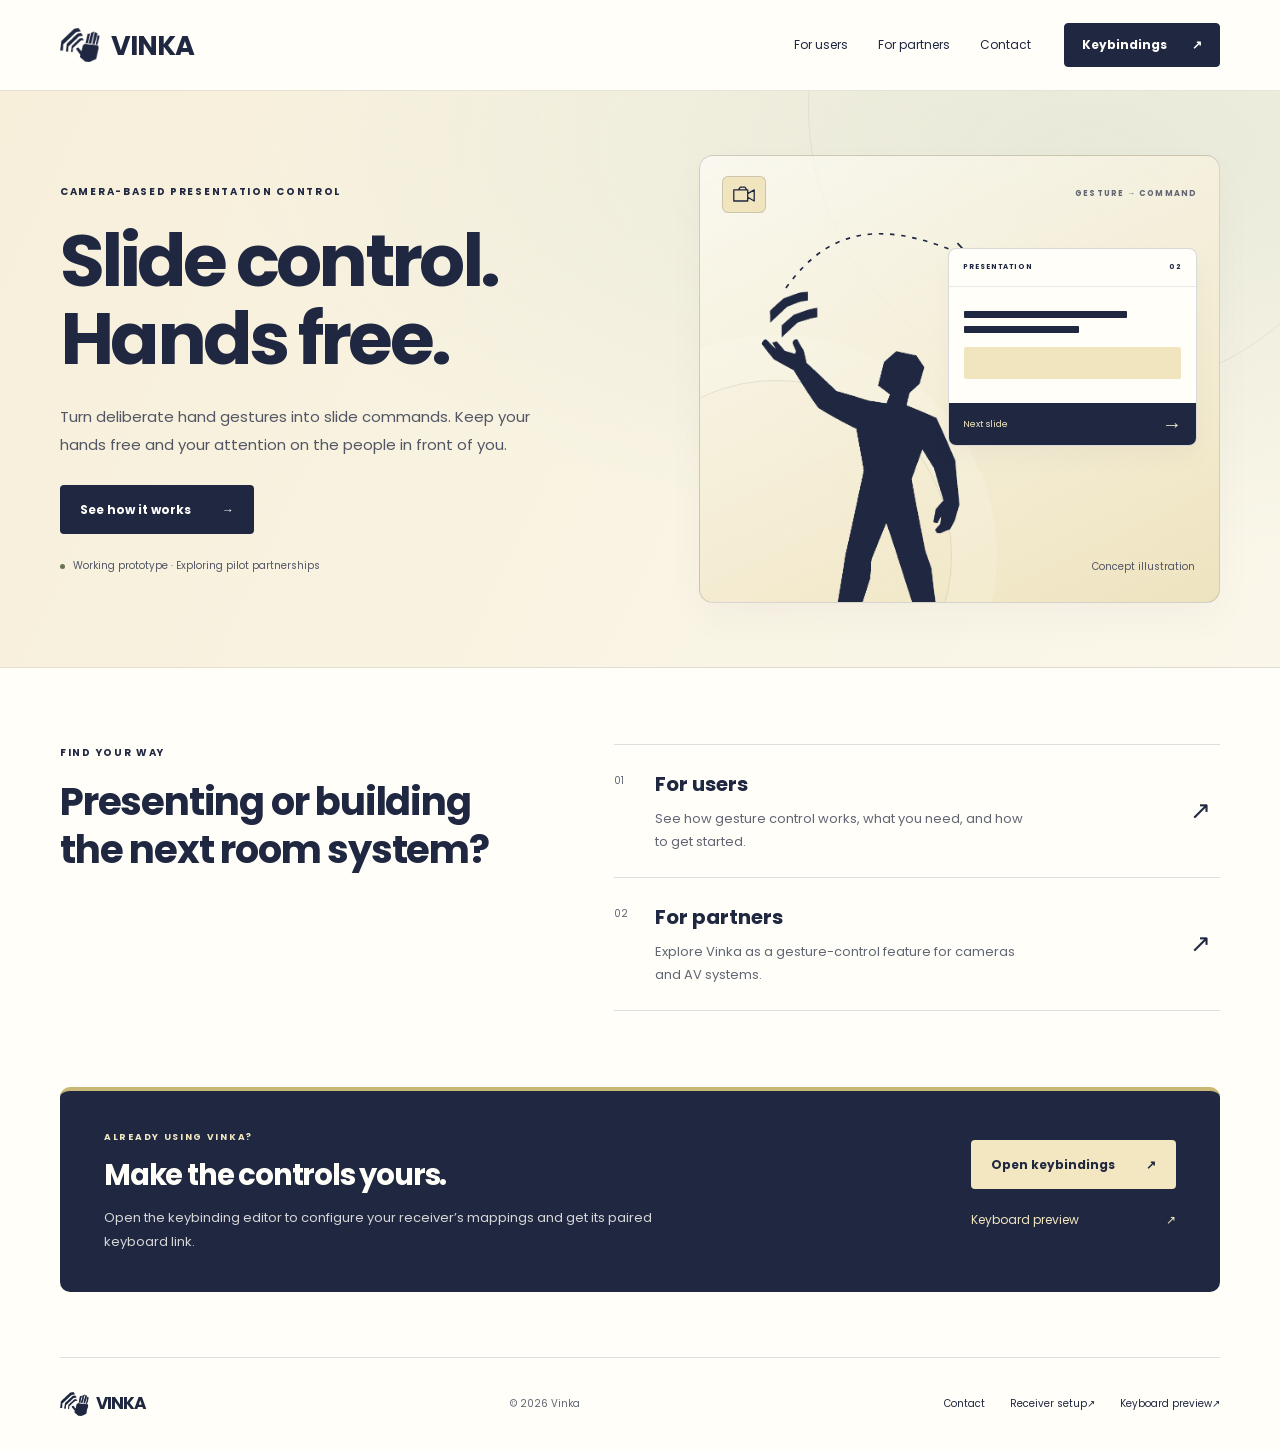
==== index.html @ b8def7ca "Publish Vinka website" ====
<!doctype html>
<html lang="en">
<head>
  <meta charset="utf-8">
  <meta name="viewport" content="width=device-width,initial-scale=1">
  <meta name="color-scheme" content="light">
  <meta name="theme-color" content="#fffef9">
  <meta name="referrer" content="no-referrer">
  <meta http-equiv="Content-Security-Policy" content="default-src 'self'; script-src 'none'; style-src 'self'; img-src 'self' data:; font-src 'self'; connect-src 'none'; object-src 'none'; base-uri 'none'; form-action 'none'">
  <meta name="description" content="Camera-based gesture control for presenters. Explore Vinka, AV integration and the keybinding editor.">
  <meta property="og:title" content="Vinka | Hands-free presentation control">
  <meta property="og:description" content="Camera-based gesture control for presenters. Explore Vinka, AV integration and the keybinding editor.">
  <meta property="og:type" content="website">
  <title>Vinka | Hands-free presentation control</title>
  <link rel="icon" type="image/png" href="shared/images/vinka-mark.png">
  <link rel="stylesheet" href="shared/style.css">
  <link rel="stylesheet" href="landing/style.css">
</head>
<body class="product-page">
  <a class="skip-link" href="#main">Skip to content</a>
  <header class="site-header container">
    <a class="brand" href="./" aria-label="Vinka home"><img src="shared/images/vinka-mark.png" alt="" width="40" height="36"><span>VINKA</span></a>
    <nav class="site-nav" aria-label="Main navigation"><a href="landing/users.html">For users</a><a href="landing/partners.html">For partners</a><a href="landing/contact.html">Contact</a></nav>
    <a class="tool-link" href="keybinding/">Keybindings <span aria-hidden="true">↗</span></a>
  </header>
  <main id="main" tabindex="-1">
    <section class="hero-band">
      <div class="hero container">
        <div class="hero-copy"><p class="eyebrow">CAMERA-BASED PRESENTATION CONTROL</p><h1>Slide control.<br>Hands free.</h1><p class="hero-description">Turn deliberate hand gestures into slide commands. Keep your hands free and your attention on the people in front of you.</p><a class="cta" href="landing/users.html">See how it works <span aria-hidden="true">→</span></a><p class="product-stage"><span aria-hidden="true"></span>Working prototype · Exploring pilot partnerships</p></div>
        <figure class="hero-visual" aria-label="Concept illustration of a presenter gesturing to advance a slide">
  <div class="scene-top"><span class="camera-symbol" aria-hidden="true"><svg viewBox="0 0 28 22"><path d="M3 6h15v12H3zM18 10l7-4v12l-7-4M8 6l2-3h5l2 3"/></svg></span><span>GESTURE → COMMAND</span></div>
  <div class="presenter" aria-hidden="true"></div>
  <svg class="gesture-path" viewBox="0 0 190 85" fill="none" aria-hidden="true"><path d="M8 66C50 7 101 7 172 39" stroke="currentColor" stroke-width="1.5" stroke-dasharray="4 6"/><path d="m161 26 13 14-19 4" stroke="currentColor" stroke-width="1.5"/></svg>
  <div class="slide-preview" aria-hidden="true"><div class="slide-topline"><span>PRESENTATION</span><span>02</span></div><div class="slide-content"><span class="slide-line"></span><span class="slide-line short"></span><span class="slide-block"></span></div><div class="slide-bottom"><span>Next slide</span><span>→</span></div></div>
  <figcaption>Concept illustration</figcaption>
</figure>
      </div>
    </section>
    <section class="audiences container" aria-labelledby="audience-title">
      <div class="section-heading"><p class="eyebrow">FIND YOUR WAY</p><h2 id="audience-title">Presenting or building<br>the next room system?</h2></div>
      <div class="audience-links">
        <a class="audience-link" href="landing/users.html"><span class="audience-number" aria-hidden="true">01</span><div><h3>For users</h3><p>See how gesture control works, what you need, and how to get started.</p></div><span class="link-arrow" aria-hidden="true">↗</span></a>
        <a class="audience-link" href="landing/partners.html"><span class="audience-number" aria-hidden="true">02</span><div><h3>For partners</h3><p>Explore Vinka as a gesture-control feature for cameras and AV systems.</p></div><span class="link-arrow" aria-hidden="true">↗</span></a>
      </div>
    </section>
    <section class="tool-section container" aria-labelledby="tool-title"><div class="tool-panel"><div><p class="eyebrow">ALREADY USING VINKA?</p><h2 id="tool-title">Make the controls yours.</h2><p>Open the keybinding editor to configure your receiver’s mappings and get its paired keyboard link.</p></div><div class="tool-actions"><a class="cta cta-light" href="keybinding/">Open keybindings <span aria-hidden="true">↗</span></a><a class="text-link" href="keyboard/?preview=1">Keyboard preview <span aria-hidden="true">↗</span></a></div></div></section>
  </main>
  <footer class="site-footer container"><a class="brand" href="./" aria-label="Vinka home"><img src="shared/images/vinka-mark.png" alt="" width="32" height="29"><span>VINKA</span></a><span>© 2026 Vinka</span><nav aria-label="Footer"><a href="landing/contact.html">Contact</a><a href="setup/">Receiver setup <span aria-hidden="true">↗</span></a><a href="keyboard/?preview=1">Keyboard preview <span aria-hidden="true">↗</span></a></nav></footer>
</body>
</html>
---- shared/style.css ----
@font-face {
  font-family: Poppins;
  src: url("fonts/Poppins-Regular.ttf") format("truetype");
  font-weight: 400;
  font-display: swap;
}
@font-face {
  font-family: Poppins;
  src: url("fonts/Poppins-Bold.ttf") format("truetype");
  font-weight: 700;
  font-display: swap;
}
:root {
  color-scheme: light;
  font-family: Poppins, "Segoe UI", Arial, sans-serif;
  color: #1f2741;
  background: #fffef9;
  --navy: #1f2741;
  --cream: #f2e7c0;
  --paper: #fffef9;
  --muted: #626574;
  --line: #d8d7cd;
}
* { box-sizing: border-box; }
body { margin: 0; font-size: 12px; line-height: 1.7; }
.app { max-width: 720px; margin: auto; padding: 36px 20px 56px; }
.tool-page { position: relative; isolation: isolate; background: var(--paper); }
.tool-page::before { content: ""; position: absolute; z-index: -1; top: 0; left: 0; right: 0; height: 430px; background: radial-gradient(circle at 85% -75px, transparent 209px, #1f274110 210px, transparent 211px), radial-gradient(ellipse at 85% 10%, #e8e9d9, transparent 65%), linear-gradient(115deg, #f7efda, #faf7ea); border-bottom: 1px solid #1f274110; }
.tool-header { background: var(--paper); border-bottom: 1px solid #1f274115; }
.tool-header-inner { display: flex; align-items: center; justify-content: space-between; gap: 28px; width: min(1160px, calc(100% - 96px)); margin-inline: auto; min-height: 89px; padding-block: 20px; }
.tool-header .brand { text-decoration: none; font-size: 27px; gap: 11px; }
.tool-nav { display: flex; align-items: center; gap: 28px; }
.tool-nav a { display: inline-flex; align-items: center; min-height: 44px; font-size: 12px; text-decoration: none; }
.tool-nav a:hover, .tool-nav a[aria-current] { text-decoration: underline; text-underline-offset: 7px; text-decoration-thickness: 2px; }
.tool-badge { padding: 6px 11px; border: 1px solid #1f274125; border-radius: 4px; font-size: 10px; color: var(--muted); }
.tool-intro { margin-bottom: 26px; }
.tool-eyebrow { font-size: 9px; font-weight: 700; letter-spacing: 1.6px; }
.tool-intro h1 { margin: 10px 0 11px; font-size: 36px; line-height: 1.2; font-weight: 700; letter-spacing: -1.3px; text-align: left; }
.tool-intro > p:last-child { color: #525564; font-size: 13px; line-height: 1.9; }
.skip-link { position: fixed; top: 10px; left: 10px; z-index: 10; transform: translateY(-200%); padding: 8px 16px; background: var(--navy); color: var(--cream); }
.skip-link:focus { transform: none; }
.brand { display: inline-flex; align-items: center; gap: 10px; font-size: 25px; font-weight: 700; letter-spacing: -1px; line-height: 1; }
.brand img { display: block; width: 40px; height: 36px; object-fit: contain; }
h1 { margin: 0; font-size: 14px; font-weight: 400; text-align: right; }
h2 { margin: 0; font-size: 12px; font-weight: 700; }
p { margin: 0; }
.panel { padding: 28px; border: 1px solid #1f27412b; border-top: 4px solid #c8b775; border-radius: 10px; background: var(--paper); box-shadow: 0 12px 36px #1f274106; }
label { display: block; margin: 20px 0 8px; font-size: 12px; font-weight: 700; }
input, select, textarea { width: 100%; border: 1px solid #a6a8ae; border-radius: 5px; padding: 12px 13px; background: var(--paper); color: var(--navy); font: inherit; outline: none; }
input, select { min-height: 44px; }
textarea { min-height: 108px; resize: vertical; font-size: 20px; line-height: 1.5; caret-color: var(--navy); }
input:focus, select:focus, textarea:focus { border-color: var(--navy); box-shadow: 0 0 0 3px #1f27411c; }
input:disabled, select:disabled, textarea:disabled { background: #f3f2eb; border-color: var(--line); color: #737581; }
input::placeholder { color: #777a85; }
button, .link-button { display: flex; align-items: center; justify-content: space-between; gap: 10px; width: 100%; min-height: 44px; padding: 11px 14px; border: 1px solid transparent; border-radius: 5px; background: var(--navy); color: var(--paper); font: 700 12px Poppins, "Segoe UI", sans-serif; text-decoration: none; cursor: pointer; touch-action: manipulation; }
button:hover:not(:disabled), .link-button:hover { background: #333f62; }
button:disabled { background: #e6e6df; border-color: var(--line); color: #777a85; cursor: not-allowed; }
button:focus-visible, a:focus-visible { outline: 3px solid #53678e; outline-offset: 3px; }
a { color: var(--navy); text-underline-offset: 3px; }
[hidden] { display: none !important; }
.help, small { display: block; color: var(--muted); font-size: 11px; line-height: 1.8; }
.help { margin-top: 8px; }
.result { margin: 16px 0 8px; min-height: 20px; font-size: 11px; overflow-wrap: anywhere; }
.result.success { color: #29633d; }
.result.error, #error { color: #a02e2b; }
.usb-panel, .connection-panel { padding: 18px; margin-bottom: 24px; border-radius: 7px; background: var(--navy); color: var(--paper); }
.usb-actions { display: flex; flex-wrap: wrap; gap: 10px; }
.usb-actions button { width: auto; min-width: 130px; justify-content: center; background: var(--cream); color: var(--navy); }
.usb-actions button:hover:not(:disabled) { background: #fff4cf; }
.usb-actions .secondary { min-width: 100px; margin: 0; border-color: #9297a7; background: transparent; color: var(--cream); }
.usb-actions .secondary:hover:not(:disabled) { background: #333f62; }
.usb-status { margin-top: 11px; color: #e0e0df; font-size: 11px; }
.usb-status.error { color: #ffc6b9; }
.secondary { margin: 14px 0; border-color: #a6a8ae; background: transparent; color: var(--navy); }
.secondary:hover:not(:disabled), .remove-mapping:hover:not(:disabled) { background: var(--cream); }
.field-meta { display: flex; justify-content: space-between; gap: 12px; margin: 12px 0 18px; color: var(--muted); font-size: 9px; }
.mapping-labels, .mapping-row { display: grid; grid-template-columns: minmax(0, 1fr) minmax(0, 1fr) 44px; gap: 10px; }
.mapping-labels { margin: 22px 0 8px; font-size: 9px; font-weight: 700; color: var(--muted); }
.mapping-row { margin-bottom: 10px; }
.mapping-row input { min-width: 0; }
.remove-mapping { justify-content: center; padding: 0; border-color: var(--line); background: #eff0e9; color: var(--navy); font-size: 18px; }
.phone-pairing { display: flex; align-items: center; gap: 24px; margin-top: 24px; padding: 22px; border: 1px solid #1f274115; border-radius: 7px; background: #eff0e9; }
.phone-pairing > a { flex: none; }
.phone-pairing canvas { display: block; border: 1px solid #1f274115; width: 176px; height: 176px; max-width: 100%; image-rendering: pixelated; }
.phone-pairing p { margin: 6px 0; color: var(--muted); font-size: 10px; }
.phone-link { display: inline-flex; align-items: center; min-height: 44px; font-size: 12px; }
.setup-form { margin-top: 16px; }
.setup-form button { margin-top: 22px; }
.link-button { margin: 16px 0; border-color: #d5c797; background: var(--cream); color: var(--navy); }
.link-button:hover { background: #e9dba9; }
.privacy-note { padding-top: 14px; margin-top: 18px; border-top: 1px solid var(--line); }
#status { display: flex; align-items: center; gap: 9px; color: #e0e0df; font-size: 11px; overflow-wrap: anywhere; }
#status::before { content: ""; flex: none; width: 7px; height: 7px; border: 1px solid #b2b5c0; border-radius: 50%; }
#status.ready { color: #fff4cf; }
#status.ready::before { background: #fff4cf; border-color: #fff4cf; }
.setup-page #status { display: block; color: inherit; }
.setup-page #status::before { display: none; }
.setup-page #status.success { color: #29633d; }
.setup-page #status.error { color: #a02e2b; }
.keyboard-page label { margin-top: 0; }
.keyboard-page textarea { max-height: 280px; }
.control-section { margin-top: 20px; padding-top: 18px; border-top: 1px solid var(--line); }
.section-heading { display: flex; align-items: center; justify-content: space-between; gap: 10px; margin-bottom: 10px; }
.section-note { color: var(--muted); font-size: 9px; }
.modifiers, .keys { display: grid; grid-template-columns: repeat(4, minmax(0, 1fr)); gap: 8px; }
.modifiers button, .keys button { justify-content: center; min-width: 0; padding: 10px 6px; border-color: #c8c8c0; background: #faf7eb; color: var(--navy); font-size: 12px; }
.keys button { min-height: 50px; }
.modifiers button[aria-pressed=true], .keys #stop { background: var(--navy); border-color: var(--navy); color: var(--cream); }
.modifiers button:hover:not(:disabled), .keys button:hover:not(:disabled) { background: #eee5c7; border-color: #a19b83; }
.modifiers button[aria-pressed=true]:hover:not(:disabled), .keys #stop:hover:not(:disabled) { background: #333f62; border-color: #333f62; }
.keys button[data-key^=Arrow] { font-family: "Segoe UI Symbol", system-ui, sans-serif; font-size: 22px; font-weight: 400; }
.keyboard-page button:disabled { background: #f0efe9; border-color: #dddcd4; color: #92938e; }
.keys #stop:disabled { background: #e6e6df; border-color: var(--line); color: #92938e; }
#error { margin-top: 14px; font-size: 10px; overflow-wrap: anywhere; }
#error:empty { display: none; }
.preview-note { margin-bottom: 20px; padding: 12px 16px; border: 1px solid #d5c797; border-radius: 7px; background: var(--cream); font-size: 11px; }
.preview-output { margin-top: 12px; padding: 10px 12px; border-radius: 5px; background: #eff0e9; color: var(--navy); font-size: 12px; white-space: pre-wrap; overflow-wrap: anywhere; }
@media (max-width: 540px) {
  .app { padding: 27px 18px 36px; }
  .tool-header-inner { width: calc(100% - 36px); min-height: 76px; padding-block: 16px; gap: 18px; }
  .tool-header .brand { font-size: 22px; gap: 8px; }
  .tool-header .brand img { width: 33px; height: 30px; }
  .tool-nav { gap: 18px; }
  .tool-nav a { font-size: 11px; }
  .tool-page::before { height: 410px; }
  .tool-intro { margin-bottom: 23px; }
  .tool-intro h1 { font-size: 31px; margin-top: 10px; }
  .tool-intro > p:last-child { font-size: 12px; }
  .brand { gap: 8px; font-size: 22px; }
  .brand img { width: 34px; height: 31px; }
  h1 { font-size: 12px; }
  .panel { padding: 21px 18px; }
  .mapping-row, .mapping-labels { gap: 8px; }
  .field-meta { flex-wrap: wrap; font-size: 9px; }
  .phone-pairing { flex-direction: column; align-items: flex-start; gap: 14px; padding: 18px; }
  .modifiers, .keys { gap: 7px; }
  .modifiers button, .keys button { font-size: 11px; }
}
@media (max-width: 420px) {
  .mapping-page .tool-header-inner, .setup-page .tool-header-inner { flex-wrap: wrap; gap: 12px; padding-bottom: 0; }
  .tool-nav { width: 100%; justify-content: space-between; border-top: 1px solid #1f274115; }
  .mapping-page .tool-header .brand, .setup-page .tool-header .brand { min-height: 39px; }
  .phone-pairing canvas { width: 166px; height: 166px; }
  .usb-actions button { flex: 1; min-width: 120px; }
  .usb-actions .secondary { min-width: 100px; }
  .mapping-labels { font-size: 8px; }
}
@media (max-width: 360px) { .modifiers button, .keys button { font-size: 10px; padding-inline: 3px; white-space: nowrap; } }
@media (max-width: 1000px) and (min-width: 541px) { .tool-header-inner { width: calc(100% - 64px); } }
@media (prefers-reduced-motion: reduce) { * { scroll-behavior: auto; } }
---- landing/style.css ----
.product-page { background: var(--paper); font-size: 15px; line-height: 1.8; }
.product-page .container { width: min(1160px, calc(100% - 96px)); margin-inline: auto; }
.product-page a { text-decoration: none; }
.product-page a:focus-visible { outline: 3px solid #53678e; outline-offset: 6px; border-radius: 3px; }
.product-page .skip-link { position: fixed; top: 10px; left: 10px; z-index: 10; transform: translateY(-200%); padding: 8px 16px; background: var(--navy); color: var(--cream); }
.product-page .skip-link:focus { transform: none; }
.site-header { display: flex; align-items: center; gap: 33px; padding-block: 23px; }
.site-header .brand { font-size: 27px; gap: 11px; }
.site-nav { display: flex; align-items: center; gap: 30px; margin-left: auto; font-size: 12px; }
.site-nav a { display: inline-flex; align-items: center; min-height: 44px; }
.site-nav a:hover, .site-nav a[aria-current] { text-decoration: underline; text-underline-offset: 7px; text-decoration-thickness: 2px; }
.tool-link { display: inline-flex; align-items: center; justify-content: space-between; gap: 25px; padding: 10px 17px; min-height: 44px; border: 1px solid var(--navy); background: var(--navy); color: var(--paper); border-radius: 4px; font-size: 12px; font-weight: 700; }
.tool-link:hover, .cta:hover { background: #333f62; }
.eyebrow { font-size: 10px; line-height: 1.7; font-weight: 700; letter-spacing: 1.7px; }
.hero-band, .cream-band { position: relative; overflow: hidden; background: radial-gradient(ellipse at 85% 10%, #e8e9d9 0%, transparent 55%), linear-gradient(115deg, #f7efda, #faf7ea); border-block: 1px solid #1f274115; }
.hero-band::before, .cream-band::before { content: ""; pointer-events: none; position: absolute; width: 570px; height: 570px; border: 1px solid #1f274112; border-radius: 50%; top: -270px; right: -100px; }
.hero { display: grid; position: relative; grid-template-columns: 1.1fr 1fr; align-items: center; gap: 65px; padding-block: 64px; }
.product-page h1 { margin: 22px 0 25px; font-size: clamp(50px, 5.7vw, 77px); line-height: 1.07; letter-spacing: -3.7px; font-weight: 700; text-align: left; }
.hero-description, .intro-description { max-width: 470px; color: #525564; font-size: 15px; line-height: 1.85; }
.cta { display: inline-flex; align-items: center; justify-content: space-between; gap: 31px; min-height: 49px; padding: 12px 19px; background: var(--navy); color: var(--paper); border: 1px solid transparent; border-radius: 4px; font-size: 12px; font-weight: 700; }
.hero-copy > .cta, .page-intro .cta { margin-top: 27px; }
.text-link { display: inline-flex; align-items: center; gap: 16px; min-height: 44px; font-size: 13px; }
.text-link:hover { text-decoration: underline; text-underline-offset: 5px; }
.product-stage { display: flex; align-items: center; gap: 8px; margin-top: 23px; font-size: 10px; color: #525564; }
.product-stage > span { flex: none; width: 5px; height: 5px; background: #687351; border-radius: 50%; }
.hero-visual { position: relative; min-width: 0; height: 448px; margin: 0; overflow: hidden; background: linear-gradient(155deg, #fffef9a6, #eee3bf); border: 1px solid #1f27412b; border-radius: 14px; box-shadow: 0 15px 40px #1f274108; }
.hero-visual::before { content: ""; position: absolute; width: 350px; height: 350px; border: 1px solid #1f274115; border-radius: 50%; bottom: -130px; left: -100px; box-shadow: 0 0 0 45px #fffef926; }
.scene-top { position: absolute; top: 20px; left: 22px; right: 22px; display: flex; align-items: center; justify-content: space-between; gap: 12px; color: #626574; font-size: 8px; letter-spacing: 1.1px; font-weight: 700; }
.camera-symbol { display: flex; padding: 7px 8px; background: #f0e5bf; border: 1px solid #1f27412b; border-radius: 6px; }
.camera-symbol svg { width: 26px; height: 21px; fill: none; stroke: var(--navy); stroke-width: 1.4; stroke-linecap: round; stroke-linejoin: round; }
.presenter { position: absolute; width: 62%; height: 90%; left: 1%; bottom: -13%; background: var(--navy); mask-image: url("presenter-mask.png"); mask-mode: luminance; mask-size: contain; mask-repeat: no-repeat; mask-position: center bottom; }
.gesture-path { position: absolute; width: 41%; height: auto; top: 13%; left: 15%; color: var(--navy); }
.slide-preview { position: absolute; top: 92px; right: 22px; width: 48%; overflow: hidden; border: 1px solid #1f27412b; background: var(--paper); border-radius: 8px; box-shadow: 0 12px 24px #1f274108; }
.slide-topline { display: flex; justify-content: space-between; padding: 12px 14px; border-bottom: 1px solid #1f274118; font-size: 7px; font-weight: 700; letter-spacing: 1px; }
.slide-content { display: flex; align-items: flex-start; flex-direction: column; gap: 8px; padding: 24px 15px; }
.slide-line { width: 75%; height: 7px; background: var(--navy); border-radius: 1px; }
.slide-line.short { width: 53%; }
.slide-block { width: 100%; height: 32px; margin-top: 6px; border-radius: 2px; background: #f0e5bf; }
.slide-bottom { display: flex; align-items: center; justify-content: space-between; padding: 11px 14px; background: var(--navy); color: var(--cream); font-size: 9px; }
.slide-bottom > span:last-child { font-size: 20px; line-height: 1; }
.hero-visual figcaption { position: absolute; right: 24px; bottom: 26px; font-size: 10px; color: #525564; }
.product-page h2 { font-size: clamp(28px, 3vw, 40px); line-height: 1.25; letter-spacing: -1.2px; }
.product-page h3 { margin: 0; font-size: 16px; line-height: 1.6; }
.audiences { display: grid; grid-template-columns: .9fr 1.2fr; gap: 100px; padding-block: 76px; }
.product-page .section-heading { display: block; margin: 0; }
.section-heading h2, .section-intro h2, .requirements h2, .pilot-grid h2 { margin-top: 17px; }
.audience-link { display: grid; grid-template-columns: 23px 1fr 30px; gap: 18px; padding: 23px 0; border-bottom: 1px solid #1f274125; }
.audience-link:first-child { border-top: 1px solid #1f274125; }
.audience-number { padding-top: 4px; font-size: 10px; color: var(--muted); }
.audience-link h3 { font-size: 20px; }
.audience-link p { margin-top: 7px; max-width: 370px; font-size: 13px; color: var(--muted); }
.link-arrow { font-size: 25px; align-self: center; }
.audience-link:hover h3 { text-decoration: underline; text-underline-offset: 5px; }
.audience-link:hover .link-arrow { color: #6c7354; }
.tool-section { padding-block: 0 65px; }
.tool-panel { display: flex; justify-content: space-between; align-items: center; gap: 60px; padding: 39px 44px; background: var(--navy); color: var(--paper); border-radius: 10px; border-top: 4px solid #c8b775; }
.tool-panel .eyebrow { color: var(--cream); font-size: 9px; }
.tool-panel h2 { margin-top: 12px; font-size: 29px; }
.tool-panel p:not(.eyebrow) { max-width: 590px; margin-top: 13px; color: #d8d7d7; font-size: 13px; }
.tool-actions { display: flex; flex: none; flex-direction: column; gap: 9px; }
.tool-actions .text-link { justify-content: space-between; color: var(--cream); font-size: 12px; }
.cta-light { flex: none; background: var(--cream); color: var(--navy); }
.cta-light:hover { background: #fff4cf; }
.page-intro { padding-block: 64px; }
.intro-grid { position: relative; display: grid; grid-template-columns: 1.4fr 1fr; align-items: center; gap: 90px; }
.page-intro h1 { font-size: clamp(46px, 5vw, 65px); letter-spacing: -2.8px; }
.intro-aside { border-left: 1px solid #1f27412b; padding-left: 65px; }
.large-symbol { font: 100px/1.1 system-ui, sans-serif; color: #7c876c; }
.intro-aside p { margin-top: 18px; font-size: 23px; line-height: 1.5; }
.small-label { display: block; margin-top: 23px; font-size: 11px; color: #525564; }
.how-section, .partner-details { display: grid; grid-template-columns: .9fr 1.2fr; gap: 100px; padding-block: 74px; }
.steps { list-style: none; margin: 0; padding: 0; }
.steps li { display: grid; grid-template-columns: 33px 1fr; column-gap: 17px; padding: 22px 0; border-bottom: 1px solid #1f274125; }
.steps li:first-child { padding-top: 0; }
.steps li:last-child { border-bottom: 0; padding-bottom: 0; }
.step-index { padding-top: 2px; font-size: 10px; color: var(--muted); }
.steps h3 { margin-bottom: 7px; }
.steps p, .detail-list p { color: var(--muted); font-size: 13px; line-height: 1.9; }
.requirements-band { background: #eff0e9; border-block: 1px solid #1f274110; }
.requirements, .pilot-grid { display: grid; grid-template-columns: 1fr 1fr; gap: 35px 100px; padding-block: 58px; }
.requirements > div > p:last-child, .pilot-grid > div > p:last-child, .section-intro > p:last-child:not(.eyebrow) { margin-top: 20px; color: #525564; font-size: 14px; }
.check-list { list-style: none; margin: 0; padding: 0; }
.check-list li { position: relative; padding: 14px 0 14px 25px; border-bottom: 1px solid #1f274120; font-size: 13px; }
.check-list li::before { content: "✓"; position: absolute; left: 0; color: #586443; }
.check-list li:first-child { padding-top: 0; }
.check-list li:last-child { border-bottom: 0; }
.setup-note { grid-column: 1 / -1; max-width: 930px; padding-top: 24px; border-top: 1px solid #1f274125; font-size: 12px; color: #525564; }
.setup-note strong { color: var(--navy); }
.next-section { display: grid; grid-template-columns: 1.3fr 1fr; gap: 20px 60px; align-items: center; padding-block: 65px; }
.next-section h2 { margin-top: 15px; }
.next-section p:not(.eyebrow):not(.next-note) { margin-top: 16px; font-size: 14px; color: var(--muted); max-width: 520px; }
.next-actions { display: flex; align-items: flex-start; flex-direction: column; gap: 12px; justify-self: end; }
.next-note { grid-column: 1 / -1; font-size: 12px; color: var(--muted); margin-top: 7px; }
.next-note a { text-decoration: underline; }
.signal-diagram { max-width: 320px; width: 100%; justify-self: end; }
.signal-diagram > div { display: flex; align-items: center; gap: 19px; background: #fffef9b3; border: 1px solid #1f27412b; border-radius: 6px; padding: 17px 20px; font-size: 14px; }
.signal-diagram > div > span { font-size: 10px; opacity: .7; }
.signal-diagram .signal-active { background: var(--navy); color: var(--cream); border-color: var(--navy); }
.signal-diagram > b { display: block; width: 100%; text-align: center; font: 22px/1.5 system-ui, sans-serif; }
.signal-diagram p { margin-top: 15px; text-align: center; color: var(--muted); font-size: 10px; }
.detail-list > div { padding-block: 22px; border-bottom: 1px solid #1f274125; }
.detail-list > div:first-child { padding-top: 0; }
.detail-list > div:last-child { border-bottom: 0; padding-bottom: 0; }
.detail-list p { margin-top: 8px; }
.pilot-grid h3 { margin-bottom: 21px; }
.requirements-band + .tool-section { padding-top: 65px; }
.contact-intro .intro-description { max-width: 600px; }
.contact-section { display: grid; grid-template-columns: 1.1fr 1fr; gap: 90px; padding-block: 64px 80px; }
.contact-card { padding: 35px 38px; align-self: start; border: 1px solid #1f27412b; border-top: 4px solid #c8b775; border-radius: 8px; background: #faf7eb; }
.contact-arrow { display: block; margin-bottom: 15px; font: 35px/1.3 system-ui, sans-serif; }
.contact-card h2 { font-size: 29px; }
.contact-card > p { margin-top: 16px; font-size: 13px; color: var(--muted); }
.contact-address { display: inline-flex; align-items: center; gap: 20px; max-width: 100%; min-height: 44px; margin-top: 26px; border-bottom: 1px solid #1f274150; font-size: 21px; letter-spacing: -.5px; overflow-wrap: anywhere; }
.contact-address:hover { border-bottom-color: var(--navy); }
.contact-card > .contact-note { font-size: 11px; max-width: 320px; }
.contact-help { padding-top: 10px; }
.contact-help h2 { margin-top: 17px; font-size: 30px; }
.contact-help > p:not(.eyebrow) { margin-top: 19px; font-size: 14px; color: var(--muted); }
.existing-users { margin-top: 32px; border-top: 1px solid #1f274125; padding-top: 24px; }
.existing-users p { margin-top: 8px; color: var(--muted); font-size: 13px; }
.existing-users .text-link { display: flex; justify-content: space-between; max-width: 240px; margin-top: 9px; }
.site-footer { display: flex; align-items: center; justify-content: space-between; gap: 24px; padding-block: 24px; border-top: 1px solid #1f274125; color: var(--muted); font-size: 10px; }
.site-footer .brand { gap: 7px; font-size: 17px; }
.site-footer .brand img { width: 29px; height: 26px; }
.site-footer nav { display: flex; flex-wrap: wrap; gap: 12px 25px; }
.site-footer nav a { display: inline-flex; align-items: center; min-height: 44px; }
.site-footer nav a:hover { text-decoration: underline; }
@media (max-width: 1000px) {
  .product-page .container { width: calc(100% - 64px); }
  .hero { gap: 35px; padding-block: 52px; }
  .product-page h1 { font-size: 56px; letter-spacing: -2.5px; }
  .hero-visual { height: 413px; }
  .hero-description { font-size: 14px; }
  .site-header { gap: 22px; }
  .site-nav { gap: 21px; }
  .tool-link { gap: 15px; }
  .audiences, .how-section, .partner-details, .intro-grid { gap: 45px; }
  .requirements, .pilot-grid, .contact-section { column-gap: 50px; }
  .intro-aside { padding-left: 35px; }
  .contact-card { padding: 29px; }
  .contact-address { font-size: 18px; gap: 12px; }
}
@media (max-width: 760px) {
  .product-page .container { width: calc(100% - 40px); }
  .site-header { flex-wrap: wrap; justify-content: space-between; gap: 16px; padding-block: 17px 0; }
  .site-header .brand { font-size: 24px; }
  .site-nav { order: 3; width: 100%; margin: 0; justify-content: space-between; border-top: 1px solid #1f274115; padding-block: 4px; font-size: 12px; }
  .tool-link { font-size: 11px; padding: 9px 13px; }
  .hero { grid-template-columns: 1fr; gap: 30px; padding-block: 35px; }
  .product-page h1 { font-size: clamp(46px, 9.5vw, 66px); margin: 19px 0 22px; }
  .hero-description, .intro-description { max-width: 490px; font-size: 14px; }
  .hero-visual { height: 393px; max-width: 490px; width: 100%; justify-self: center; }
  .product-stage { margin-top: 19px; }
  .audiences, .how-section, .partner-details { grid-template-columns: 1fr; gap: 29px; padding-block: 45px; }
  .product-page h2 { font-size: 31px; }
  .tool-section { padding-bottom: 40px; }
  .tool-panel { align-items: flex-start; flex-direction: column; gap: 25px; padding: 29px; }
  .tool-panel h2 { font-size: 28px; }
  .page-intro { padding-block: 39px; }
  .intro-grid { grid-template-columns: 1fr; gap: 30px; }
  .intro-aside { border-left: 0; border-top: 1px solid #1f27412b; padding: 19px 0 0; display: grid; grid-template-columns: 65px 1fr; gap: 10px 20px; align-items: center; }
  .large-symbol { font-size: 60px; grid-row: span 2; }
  .intro-aside p { margin: 0; font-size: 18px; }
  .small-label { margin: 0; font-size: 10px; }
  .requirements, .pilot-grid { grid-template-columns: 1fr; gap: 29px; padding-block: 40px; }
  .setup-note { grid-column: 1; }
  .next-section { grid-template-columns: 1fr; gap: 25px; padding-block: 45px; }
  .next-actions { justify-self: start; }
  .next-note { grid-column: 1; }
  .signal-diagram { justify-self: start; max-width: 390px; }
  .signal-diagram > div { padding-block: 13px; }
  .requirements-band + .tool-section { padding-top: 40px; }
  .contact-section { grid-template-columns: 1fr; gap: 35px; padding-block: 35px 45px; }
  .contact-address { font-size: 22px; }
  .site-footer { flex-wrap: wrap; gap: 16px; padding-block: 20px; }
  .site-footer nav { width: 100%; justify-content: space-between; border-top: 1px solid #1f274115; padding-top: 9px; }
}
@media (max-width: 420px) {
  .product-page .container { width: calc(100% - 36px); }
  .site-header .brand { font-size: 22px; gap: 8px; }
  .site-header .brand img { width: 33px; height: 30px; }
  .eyebrow { font-size: 8px; letter-spacing: 1.3px; }
  .hero-visual { height: 345px; }
  .slide-preview { top: 84px; right: 16px; }
  .slide-topline { padding: 9px 10px; font-size: 6px; }
  .slide-content { padding: 17px 10px; gap: 6px; }
  .slide-line { height: 5px; }
  .slide-block { height: 25px; }
  .slide-bottom { padding: 8px 10px; font-size: 8px; }
  .hero-visual figcaption { right: 18px; bottom: 20px; font-size: 9px; }
  .scene-top { top: 16px; left: 16px; right: 16px; font-size: 7px; }
  .audience-link { gap: 10px; grid-template-columns: 20px 1fr 23px; }
  .audience-link h3 { font-size: 19px; }
  .tool-panel, .contact-card { padding: 25px 23px; }
  .contact-address { font-size: 19px; }
}
@media (max-width: 360px) { .product-page h1 { font-size: 42px; letter-spacing: -2px; } .product-stage { font-size: 9px; } .contact-address { font-size: 17px; } }
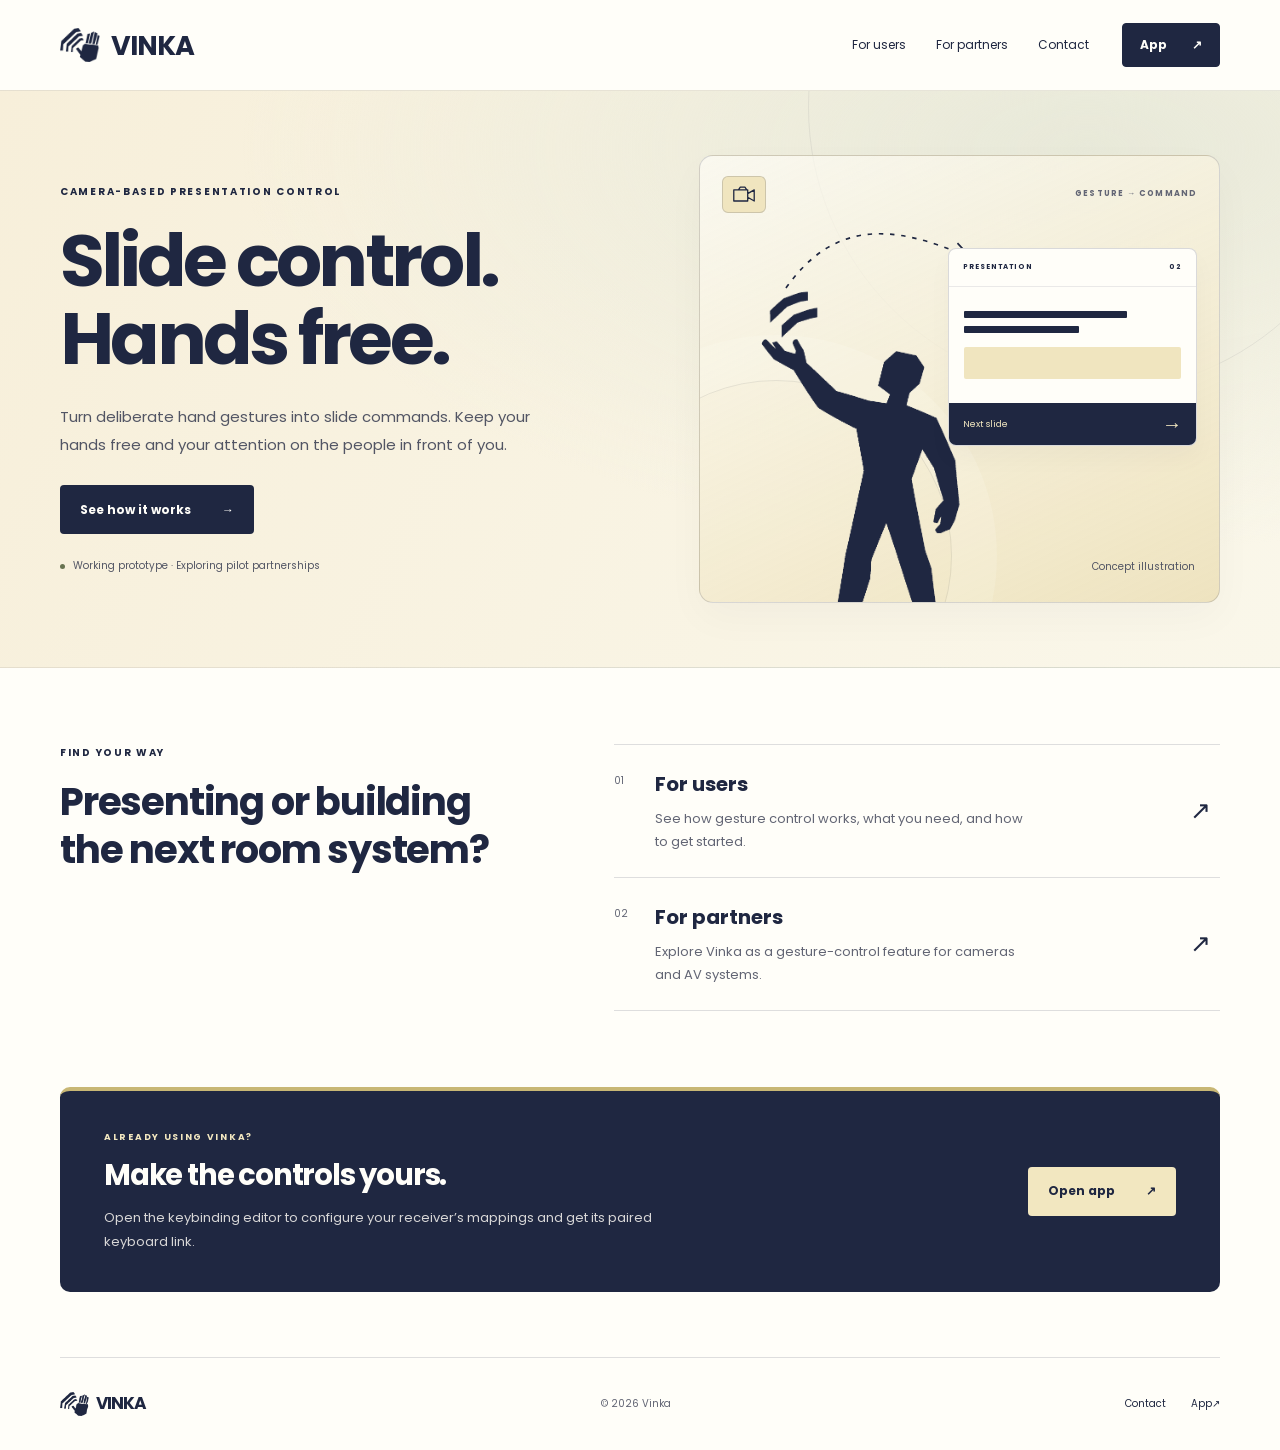
==== commit 87e86182: "Update website" ====
--- a/index.html
+++ b/index.html
@@ -21,7 +21,7 @@
   <header class="site-header container">
     <a class="brand" href="./" aria-label="Vinka home"><img src="shared/images/vinka-mark.png" alt="" width="40" height="36"><span>VINKA</span></a>
     <nav class="site-nav" aria-label="Main navigation"><a href="landing/users.html">For users</a><a href="landing/partners.html">For partners</a><a href="landing/contact.html">Contact</a></nav>
-    <a class="tool-link" href="keybinding/">Keybindings <span aria-hidden="true">↗</span></a>
+    <a class="tool-link" href="keybinding/">App <span aria-hidden="true">↗</span></a>
   </header>
   <main id="main" tabindex="-1">
     <section class="hero-band">
@@ -43,8 +43,8 @@
         <a class="audience-link" href="landing/partners.html"><span class="audience-number" aria-hidden="true">02</span><div><h3>For partners</h3><p>Explore Vinka as a gesture-control feature for cameras and AV systems.</p></div><span class="link-arrow" aria-hidden="true">↗</span></a>
       </div>
     </section>
-    <section class="tool-section container" aria-labelledby="tool-title"><div class="tool-panel"><div><p class="eyebrow">ALREADY USING VINKA?</p><h2 id="tool-title">Make the controls yours.</h2><p>Open the keybinding editor to configure your receiver’s mappings and get its paired keyboard link.</p></div><div class="tool-actions"><a class="cta cta-light" href="keybinding/">Open keybindings <span aria-hidden="true">↗</span></a><a class="text-link" href="keyboard/?preview=1">Keyboard preview <span aria-hidden="true">↗</span></a></div></div></section>
+    <section class="tool-section container" aria-labelledby="tool-title"><div class="tool-panel"><div><p class="eyebrow">ALREADY USING VINKA?</p><h2 id="tool-title">Make the controls yours.</h2><p>Open the keybinding editor to configure your receiver’s mappings and get its paired keyboard link.</p></div><div class="tool-actions"><a class="cta cta-light" href="keybinding/">Open app <span aria-hidden="true">↗</span></a></div></div></section>
   </main>
-  <footer class="site-footer container"><a class="brand" href="./" aria-label="Vinka home"><img src="shared/images/vinka-mark.png" alt="" width="32" height="29"><span>VINKA</span></a><span>© 2026 Vinka</span><nav aria-label="Footer"><a href="landing/contact.html">Contact</a><a href="setup/">Receiver setup <span aria-hidden="true">↗</span></a><a href="keyboard/?preview=1">Keyboard preview <span aria-hidden="true">↗</span></a></nav></footer>
+  <footer class="site-footer container"><a class="brand" href="./" aria-label="Vinka home"><img src="shared/images/vinka-mark.png" alt="" width="32" height="29"><span>VINKA</span></a><span>© 2026 Vinka</span><nav aria-label="Footer"><a href="landing/contact.html">Contact</a><a href="keybinding/">App <span aria-hidden="true">↗</span></a></nav></footer>
 </body>
 </html>
--- a/shared/style.css
+++ b/shared/style.css
@@ -29,6 +29,7 @@
 .tool-header { background: var(--paper); border-bottom: 1px solid #1f274115; }
 .tool-header-inner { display: flex; align-items: center; justify-content: space-between; gap: 28px; width: min(1160px, calc(100% - 96px)); margin-inline: auto; min-height: 89px; padding-block: 20px; }
 .tool-header .brand { text-decoration: none; font-size: 27px; gap: 11px; }
+.tool-nav[hidden] { display: none; }
 .tool-nav { display: flex; align-items: center; gap: 28px; }
 .tool-nav a { display: inline-flex; align-items: center; min-height: 44px; font-size: 12px; text-decoration: none; }
 .tool-nav a:hover, .tool-nav a[aria-current] { text-decoration: underline; text-underline-offset: 7px; text-decoration-thickness: 2px; }
@@ -137,9 +138,9 @@
   .modifiers button, .keys button { font-size: 11px; }
 }
 @media (max-width: 420px) {
-  .mapping-page .tool-header-inner, .setup-page .tool-header-inner { flex-wrap: wrap; gap: 12px; padding-bottom: 0; }
+  .mapping-page .tool-header-inner, .setup-page .tool-header-inner, .preview-page .tool-header-inner { flex-wrap: wrap; gap: 12px; padding-bottom: 0; }
   .tool-nav { width: 100%; justify-content: space-between; border-top: 1px solid #1f274115; }
-  .mapping-page .tool-header .brand, .setup-page .tool-header .brand { min-height: 39px; }
+  .mapping-page .tool-header .brand, .setup-page .tool-header .brand, .preview-page .tool-header .brand { min-height: 39px; }
   .phone-pairing canvas { width: 166px; height: 166px; }
   .usb-actions button { flex: 1; min-width: 120px; }
   .usb-actions .secondary { min-width: 100px; }
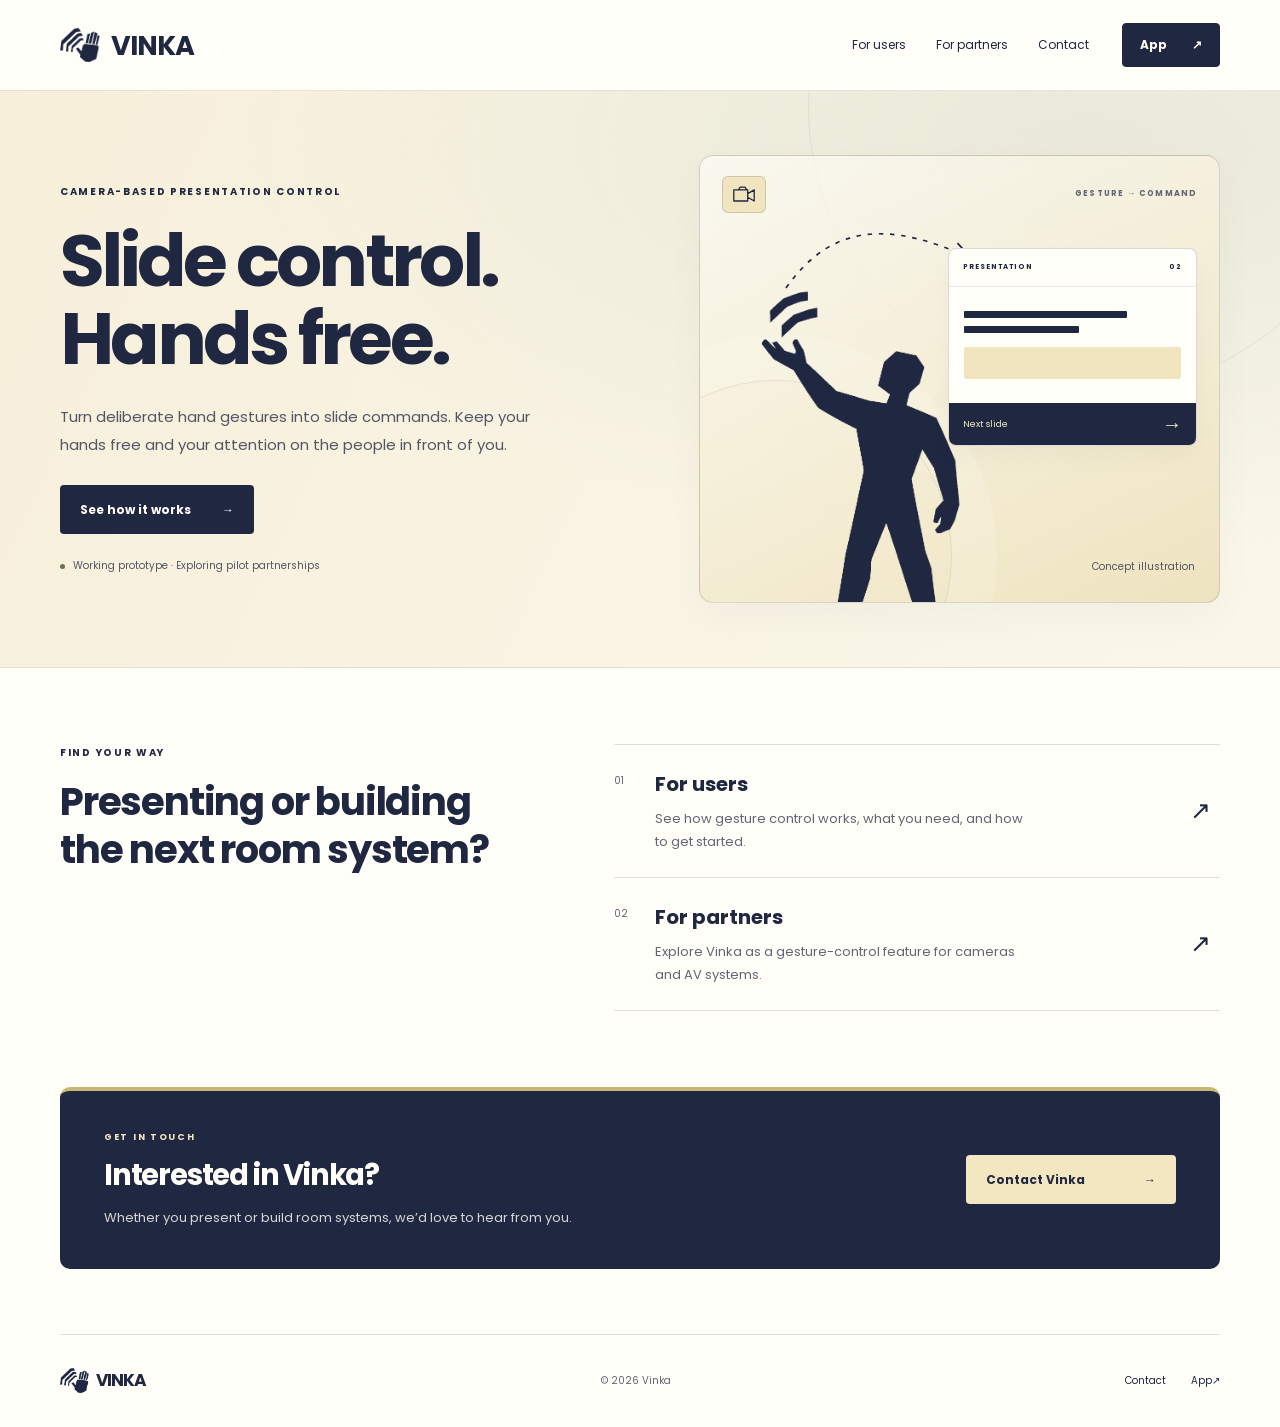
==== commit 15fb8f25: "Update website" ====
--- a/index.html
+++ b/index.html
@@ -43,7 +43,7 @@
         <a class="audience-link" href="landing/partners.html"><span class="audience-number" aria-hidden="true">02</span><div><h3>For partners</h3><p>Explore Vinka as a gesture-control feature for cameras and AV systems.</p></div><span class="link-arrow" aria-hidden="true">↗</span></a>
       </div>
     </section>
-    <section class="tool-section container" aria-labelledby="tool-title"><div class="tool-panel"><div><p class="eyebrow">ALREADY USING VINKA?</p><h2 id="tool-title">Make the controls yours.</h2><p>Open the keybinding editor to configure your receiver’s mappings and get its paired keyboard link.</p></div><div class="tool-actions"><a class="cta cta-light" href="keybinding/">Open app <span aria-hidden="true">↗</span></a></div></div></section>
+    <section class="tool-section container" aria-labelledby="tool-title"><div class="tool-panel"><div><p class="eyebrow">GET IN TOUCH</p><h2 id="tool-title">Interested in Vinka?</h2><p>Whether you present or build room systems, we’d love to hear from you.</p></div><div class="tool-actions"><a class="cta cta-light" href="landing/contact.html">Contact Vinka <span aria-hidden="true">→</span></a></div></div></section>
   </main>
   <footer class="site-footer container"><a class="brand" href="./" aria-label="Vinka home"><img src="shared/images/vinka-mark.png" alt="" width="32" height="29"><span>VINKA</span></a><span>© 2026 Vinka</span><nav aria-label="Footer"><a href="landing/contact.html">Contact</a><a href="keybinding/">App <span aria-hidden="true">↗</span></a></nav></footer>
 </body>
--- a/landing/style.css
+++ b/landing/style.css
@@ -57,8 +57,9 @@
 .tool-panel .eyebrow { color: var(--cream); font-size: 9px; }
 .tool-panel h2 { margin-top: 12px; font-size: 29px; }
 .tool-panel p:not(.eyebrow) { max-width: 590px; margin-top: 13px; color: #d8d7d7; font-size: 13px; }
-.tool-actions { display: flex; flex: none; flex-direction: column; gap: 9px; }
-.tool-actions .text-link { justify-content: space-between; color: var(--cream); font-size: 12px; }
+.tool-actions { display: flex; flex: 0 0 210px; flex-direction: column; gap: 9px; }
+.tool-secondary { display: flex; flex-wrap: wrap; align-items: baseline; gap: 2px 7px; color: #d8d7d7; font-size: 11px; line-height: 1.6; }
+.tool-secondary a { color: var(--cream); font-weight: 700; text-decoration: underline; text-underline-offset: 3px; }
 .cta-light { flex: none; background: var(--cream); color: var(--navy); }
 .cta-light:hover { background: #fff4cf; }
 .page-intro { padding-block: 64px; }
@@ -86,12 +87,6 @@
 .check-list li:last-child { border-bottom: 0; }
 .setup-note { grid-column: 1 / -1; max-width: 930px; padding-top: 24px; border-top: 1px solid #1f274125; font-size: 12px; color: #525564; }
 .setup-note strong { color: var(--navy); }
-.next-section { display: grid; grid-template-columns: 1.3fr 1fr; gap: 20px 60px; align-items: center; padding-block: 65px; }
-.next-section h2 { margin-top: 15px; }
-.next-section p:not(.eyebrow):not(.next-note) { margin-top: 16px; font-size: 14px; color: var(--muted); max-width: 520px; }
-.next-actions { display: flex; align-items: flex-start; flex-direction: column; gap: 12px; justify-self: end; }
-.next-note { grid-column: 1 / -1; font-size: 12px; color: var(--muted); margin-top: 7px; }
-.next-note a { text-decoration: underline; }
 .signal-diagram { max-width: 320px; width: 100%; justify-self: end; }
 .signal-diagram > div { display: flex; align-items: center; gap: 19px; background: #fffef9b3; border: 1px solid #1f27412b; border-radius: 6px; padding: 17px 20px; font-size: 14px; }
 .signal-diagram > div > span { font-size: 10px; opacity: .7; }
@@ -156,6 +151,7 @@
   .tool-section { padding-bottom: 40px; }
   .tool-panel { align-items: flex-start; flex-direction: column; gap: 25px; padding: 29px; }
   .tool-panel h2 { font-size: 28px; }
+  .tool-actions { flex: none; width: min(100%, 260px); }
   .page-intro { padding-block: 39px; }
   .intro-grid { grid-template-columns: 1fr; gap: 30px; }
   .intro-aside { border-left: 0; border-top: 1px solid #1f27412b; padding: 19px 0 0; display: grid; grid-template-columns: 65px 1fr; gap: 10px 20px; align-items: center; }
@@ -164,9 +160,6 @@
   .small-label { margin: 0; font-size: 10px; }
   .requirements, .pilot-grid { grid-template-columns: 1fr; gap: 29px; padding-block: 40px; }
   .setup-note { grid-column: 1; }
-  .next-section { grid-template-columns: 1fr; gap: 25px; padding-block: 45px; }
-  .next-actions { justify-self: start; }
-  .next-note { grid-column: 1; }
   .signal-diagram { justify-self: start; max-width: 390px; }
   .signal-diagram > div { padding-block: 13px; }
   .requirements-band + .tool-section { padding-top: 40px; }
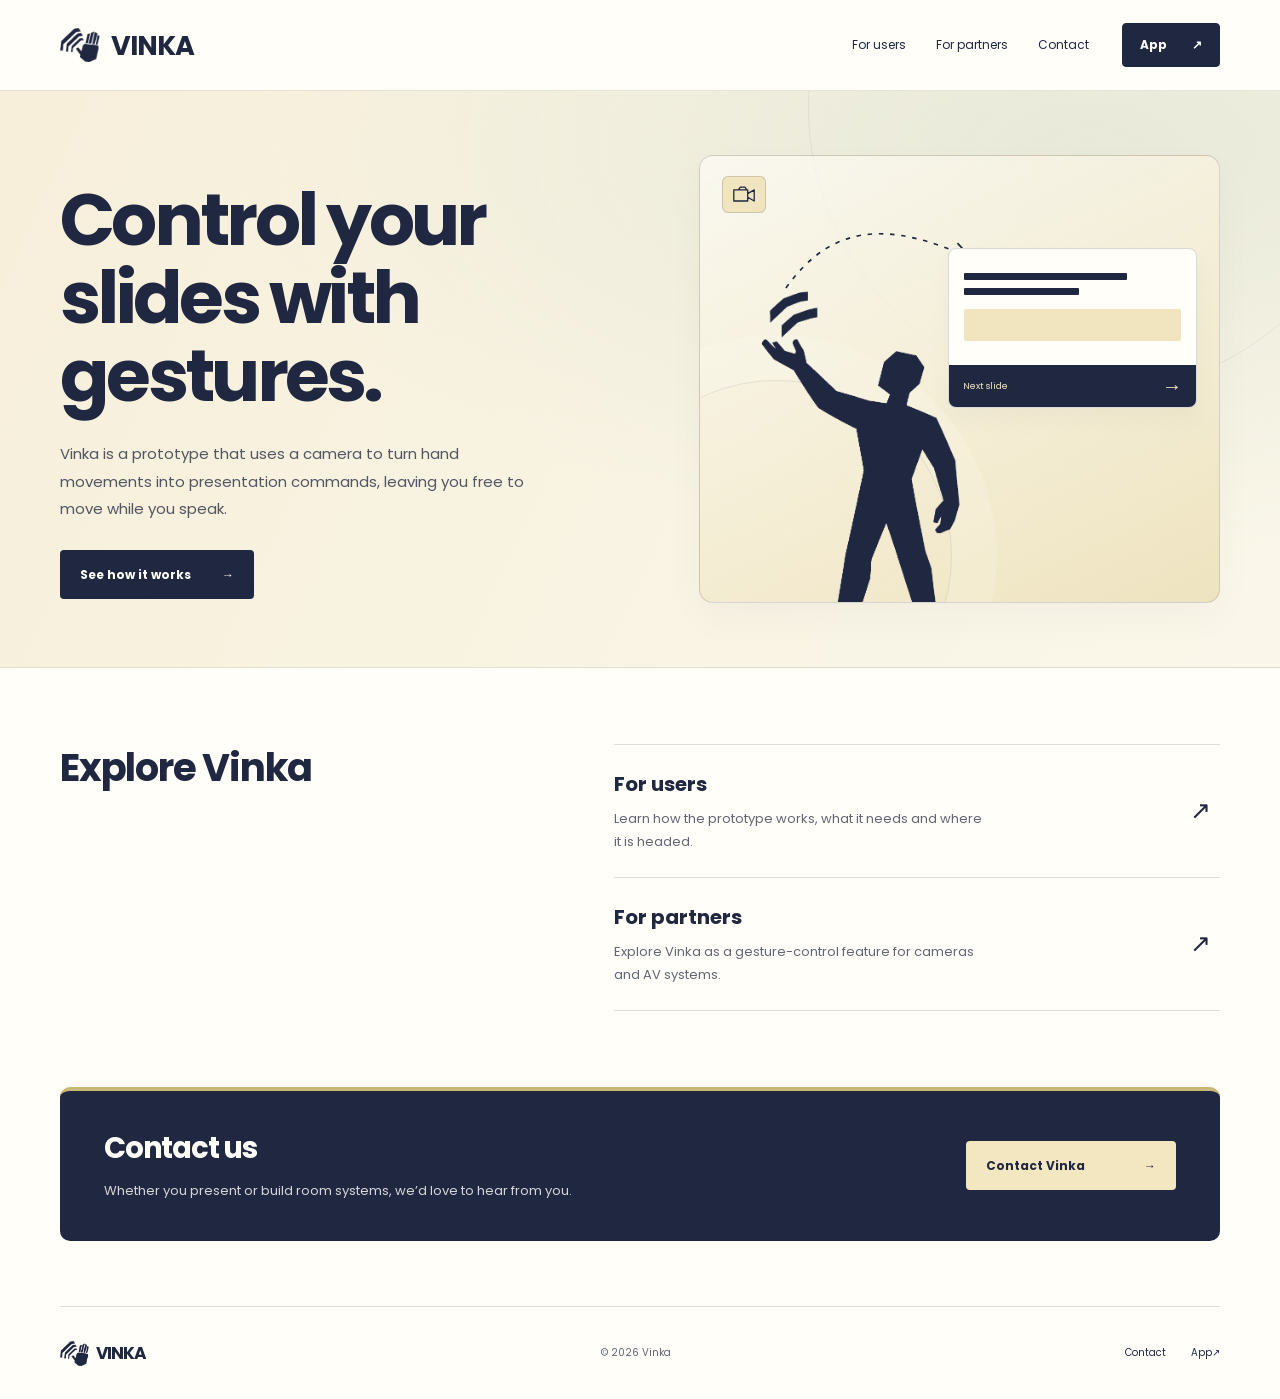
==== commit b7fb474f: "Update website" ====
--- a/index.html
+++ b/index.html
@@ -14,7 +14,7 @@
   <title>Vinka | Hands-free presentation control</title>
   <link rel="icon" type="image/png" href="shared/images/vinka-mark.png">
   <link rel="stylesheet" href="shared/style.css">
-  <link rel="stylesheet" href="landing/style.css">
+  <link rel="stylesheet" href="landing/style.css?v=2">
 </head>
 <body class="product-page">
   <a class="skip-link" href="#main">Skip to content</a>
@@ -26,24 +26,23 @@
   <main id="main" tabindex="-1">
     <section class="hero-band">
       <div class="hero container">
-        <div class="hero-copy"><p class="eyebrow">CAMERA-BASED PRESENTATION CONTROL</p><h1>Slide control.<br>Hands free.</h1><p class="hero-description">Turn deliberate hand gestures into slide commands. Keep your hands free and your attention on the people in front of you.</p><a class="cta" href="landing/users.html">See how it works <span aria-hidden="true">→</span></a><p class="product-stage"><span aria-hidden="true"></span>Working prototype · Exploring pilot partnerships</p></div>
+        <div class="hero-copy"><h1>Control your slides with gestures.</h1><p class="hero-description">Vinka is a prototype that uses a camera to turn hand movements into presentation commands, leaving you free to move while you speak.</p><a class="cta" href="landing/users.html">See how it works <span aria-hidden="true">→</span></a></div>
         <figure class="hero-visual" aria-label="Concept illustration of a presenter gesturing to advance a slide">
-  <div class="scene-top"><span class="camera-symbol" aria-hidden="true"><svg viewBox="0 0 28 22"><path d="M3 6h15v12H3zM18 10l7-4v12l-7-4M8 6l2-3h5l2 3"/></svg></span><span>GESTURE → COMMAND</span></div>
+  <div class="scene-top"><span class="camera-symbol" aria-hidden="true"><svg viewBox="0 0 28 22"><path d="M3 6h15v12H3zM18 10l7-4v12l-7-4M8 6l2-3h5l2 3"/></svg></span></div>
   <div class="presenter" aria-hidden="true"></div>
   <svg class="gesture-path" viewBox="0 0 190 85" fill="none" aria-hidden="true"><path d="M8 66C50 7 101 7 172 39" stroke="currentColor" stroke-width="1.5" stroke-dasharray="4 6"/><path d="m161 26 13 14-19 4" stroke="currentColor" stroke-width="1.5"/></svg>
-  <div class="slide-preview" aria-hidden="true"><div class="slide-topline"><span>PRESENTATION</span><span>02</span></div><div class="slide-content"><span class="slide-line"></span><span class="slide-line short"></span><span class="slide-block"></span></div><div class="slide-bottom"><span>Next slide</span><span>→</span></div></div>
-  <figcaption>Concept illustration</figcaption>
+  <div class="slide-preview" aria-hidden="true"><div class="slide-content"><span class="slide-line"></span><span class="slide-line short"></span><span class="slide-block"></span></div><div class="slide-bottom"><span>Next slide</span><span>→</span></div></div>
 </figure>
       </div>
     </section>
     <section class="audiences container" aria-labelledby="audience-title">
-      <div class="section-heading"><p class="eyebrow">FIND YOUR WAY</p><h2 id="audience-title">Presenting or building<br>the next room system?</h2></div>
+      <div class="section-heading"><h2 id="audience-title">Explore Vinka</h2></div>
       <div class="audience-links">
-        <a class="audience-link" href="landing/users.html"><span class="audience-number" aria-hidden="true">01</span><div><h3>For users</h3><p>See how gesture control works, what you need, and how to get started.</p></div><span class="link-arrow" aria-hidden="true">↗</span></a>
-        <a class="audience-link" href="landing/partners.html"><span class="audience-number" aria-hidden="true">02</span><div><h3>For partners</h3><p>Explore Vinka as a gesture-control feature for cameras and AV systems.</p></div><span class="link-arrow" aria-hidden="true">↗</span></a>
+        <a class="audience-link" href="landing/users.html"><div><h3>For users</h3><p>Learn how the prototype works, what it needs and where it is headed.</p></div><span class="link-arrow" aria-hidden="true">↗</span></a>
+        <a class="audience-link" href="landing/partners.html"><div><h3>For partners</h3><p>Explore Vinka as a gesture-control feature for cameras and AV systems.</p></div><span class="link-arrow" aria-hidden="true">↗</span></a>
       </div>
     </section>
-    <section class="tool-section container" aria-labelledby="tool-title"><div class="tool-panel"><div><p class="eyebrow">GET IN TOUCH</p><h2 id="tool-title">Interested in Vinka?</h2><p>Whether you present or build room systems, we’d love to hear from you.</p></div><div class="tool-actions"><a class="cta cta-light" href="landing/contact.html">Contact Vinka <span aria-hidden="true">→</span></a></div></div></section>
+    <section class="tool-section container" aria-labelledby="tool-title"><div class="tool-panel"><div><h2 id="tool-title">Contact us</h2><p>Whether you present or build room systems, we’d love to hear from you.</p></div><div class="tool-actions"><a class="cta cta-light" href="landing/contact.html">Contact Vinka <span aria-hidden="true">→</span></a></div></div></section>
   </main>
   <footer class="site-footer container"><a class="brand" href="./" aria-label="Vinka home"><img src="shared/images/vinka-mark.png" alt="" width="32" height="29"><span>VINKA</span></a><span>© 2026 Vinka</span><nav aria-label="Footer"><a href="landing/contact.html">Contact</a><a href="keybinding/">App <span aria-hidden="true">↗</span></a></nav></footer>
 </body>
--- a/shared/style.css
+++ b/shared/style.css
@@ -62,6 +62,8 @@
 .help, small { display: block; color: var(--muted); font-size: 11px; line-height: 1.8; }
 .help { margin-top: 8px; }
 .result { margin: 16px 0 8px; min-height: 20px; font-size: 11px; overflow-wrap: anywhere; }
+.mapping-page .result:empty { display: none; }
+.mapping-page small { margin-top: 12px; }
 .result.success { color: #29633d; }
 .result.error, #error { color: #a02e2b; }
 .usb-panel, .connection-panel { padding: 18px; margin-bottom: 24px; border-radius: 7px; background: var(--navy); color: var(--paper); }
--- a/landing/style.css
+++ b/landing/style.css
@@ -11,7 +11,6 @@
 .site-nav a:hover, .site-nav a[aria-current] { text-decoration: underline; text-underline-offset: 7px; text-decoration-thickness: 2px; }
 .tool-link { display: inline-flex; align-items: center; justify-content: space-between; gap: 25px; padding: 10px 17px; min-height: 44px; border: 1px solid var(--navy); background: var(--navy); color: var(--paper); border-radius: 4px; font-size: 12px; font-weight: 700; }
 .tool-link:hover, .cta:hover { background: #333f62; }
-.eyebrow { font-size: 10px; line-height: 1.7; font-weight: 700; letter-spacing: 1.7px; }
 .hero-band, .cream-band { position: relative; overflow: hidden; background: radial-gradient(ellipse at 85% 10%, #e8e9d9 0%, transparent 55%), linear-gradient(115deg, #f7efda, #faf7ea); border-block: 1px solid #1f274115; }
 .hero-band::before, .cream-band::before { content: ""; pointer-events: none; position: absolute; width: 570px; height: 570px; border: 1px solid #1f274112; border-radius: 50%; top: -270px; right: -100px; }
 .hero { display: grid; position: relative; grid-template-columns: 1.1fr 1fr; align-items: center; gap: 65px; padding-block: 64px; }
@@ -21,8 +20,6 @@
 .hero-copy > .cta, .page-intro .cta { margin-top: 27px; }
 .text-link { display: inline-flex; align-items: center; gap: 16px; min-height: 44px; font-size: 13px; }
 .text-link:hover { text-decoration: underline; text-underline-offset: 5px; }
-.product-stage { display: flex; align-items: center; gap: 8px; margin-top: 23px; font-size: 10px; color: #525564; }
-.product-stage > span { flex: none; width: 5px; height: 5px; background: #687351; border-radius: 50%; }
 .hero-visual { position: relative; min-width: 0; height: 448px; margin: 0; overflow: hidden; background: linear-gradient(155deg, #fffef9a6, #eee3bf); border: 1px solid #1f27412b; border-radius: 14px; box-shadow: 0 15px 40px #1f274108; }
 .hero-visual::before { content: ""; position: absolute; width: 350px; height: 350px; border: 1px solid #1f274115; border-radius: 50%; bottom: -130px; left: -100px; box-shadow: 0 0 0 45px #fffef926; }
 .scene-top { position: absolute; top: 20px; left: 22px; right: 22px; display: flex; align-items: center; justify-content: space-between; gap: 12px; color: #626574; font-size: 8px; letter-spacing: 1.1px; font-weight: 700; }
@@ -31,22 +28,19 @@
 .presenter { position: absolute; width: 62%; height: 90%; left: 1%; bottom: -13%; background: var(--navy); mask-image: url("presenter-mask.png"); mask-mode: luminance; mask-size: contain; mask-repeat: no-repeat; mask-position: center bottom; }
 .gesture-path { position: absolute; width: 41%; height: auto; top: 13%; left: 15%; color: var(--navy); }
 .slide-preview { position: absolute; top: 92px; right: 22px; width: 48%; overflow: hidden; border: 1px solid #1f27412b; background: var(--paper); border-radius: 8px; box-shadow: 0 12px 24px #1f274108; }
-.slide-topline { display: flex; justify-content: space-between; padding: 12px 14px; border-bottom: 1px solid #1f274118; font-size: 7px; font-weight: 700; letter-spacing: 1px; }
 .slide-content { display: flex; align-items: flex-start; flex-direction: column; gap: 8px; padding: 24px 15px; }
 .slide-line { width: 75%; height: 7px; background: var(--navy); border-radius: 1px; }
 .slide-line.short { width: 53%; }
 .slide-block { width: 100%; height: 32px; margin-top: 6px; border-radius: 2px; background: #f0e5bf; }
 .slide-bottom { display: flex; align-items: center; justify-content: space-between; padding: 11px 14px; background: var(--navy); color: var(--cream); font-size: 9px; }
 .slide-bottom > span:last-child { font-size: 20px; line-height: 1; }
-.hero-visual figcaption { position: absolute; right: 24px; bottom: 26px; font-size: 10px; color: #525564; }
 .product-page h2 { font-size: clamp(28px, 3vw, 40px); line-height: 1.25; letter-spacing: -1.2px; }
 .product-page h3 { margin: 0; font-size: 16px; line-height: 1.6; }
 .audiences { display: grid; grid-template-columns: .9fr 1.2fr; gap: 100px; padding-block: 76px; }
 .product-page .section-heading { display: block; margin: 0; }
-.section-heading h2, .section-intro h2, .requirements h2, .pilot-grid h2 { margin-top: 17px; }
-.audience-link { display: grid; grid-template-columns: 23px 1fr 30px; gap: 18px; padding: 23px 0; border-bottom: 1px solid #1f274125; }
+.section-heading h2, .section-intro h2, .requirements h2, .pilot-grid h2 { margin-top: 0; }
+.audience-link { display: grid; grid-template-columns: 1fr 30px; gap: 18px; padding: 23px 0; border-bottom: 1px solid #1f274125; }
 .audience-link:first-child { border-top: 1px solid #1f274125; }
-.audience-number { padding-top: 4px; font-size: 10px; color: var(--muted); }
 .audience-link h3 { font-size: 20px; }
 .audience-link p { margin-top: 7px; max-width: 370px; font-size: 13px; color: var(--muted); }
 .link-arrow { font-size: 25px; align-self: center; }
@@ -54,9 +48,8 @@
 .audience-link:hover .link-arrow { color: #6c7354; }
 .tool-section { padding-block: 0 65px; }
 .tool-panel { display: flex; justify-content: space-between; align-items: center; gap: 60px; padding: 39px 44px; background: var(--navy); color: var(--paper); border-radius: 10px; border-top: 4px solid #c8b775; }
-.tool-panel .eyebrow { color: var(--cream); font-size: 9px; }
-.tool-panel h2 { margin-top: 12px; font-size: 29px; }
-.tool-panel p:not(.eyebrow) { max-width: 590px; margin-top: 13px; color: #d8d7d7; font-size: 13px; }
+.tool-panel h2 { margin-top: 0; font-size: 29px; }
+.tool-panel p { max-width: 590px; margin-top: 13px; color: #d8d7d7; font-size: 13px; }
 .tool-actions { display: flex; flex: 0 0 210px; flex-direction: column; gap: 9px; }
 .tool-secondary { display: flex; flex-wrap: wrap; align-items: baseline; gap: 2px 7px; color: #d8d7d7; font-size: 11px; line-height: 1.6; }
 .tool-secondary a { color: var(--cream); font-weight: 700; text-decoration: underline; text-underline-offset: 3px; }
@@ -66,9 +59,9 @@
 .intro-grid { position: relative; display: grid; grid-template-columns: 1.4fr 1fr; align-items: center; gap: 90px; }
 .page-intro h1 { font-size: clamp(46px, 5vw, 65px); letter-spacing: -2.8px; }
 .intro-aside { border-left: 1px solid #1f27412b; padding-left: 65px; }
-.large-symbol { font: 100px/1.1 system-ui, sans-serif; color: #7c876c; }
-.intro-aside p { margin-top: 18px; font-size: 23px; line-height: 1.5; }
-.small-label { display: block; margin-top: 23px; font-size: 11px; color: #525564; }
+.intro-aside h2 { font-size: 20px; letter-spacing: -.4px; }
+.intro-aside p { margin-top: 12px; color: #525564; font-size: 14px; line-height: 1.8; }
+.intro-aside p + h2 { margin-top: 24px; }
 .how-section, .partner-details { display: grid; grid-template-columns: .9fr 1.2fr; gap: 100px; padding-block: 74px; }
 .steps { list-style: none; margin: 0; padding: 0; }
 .steps li { display: grid; grid-template-columns: 33px 1fr; column-gap: 17px; padding: 22px 0; border-bottom: 1px solid #1f274125; }
@@ -79,20 +72,18 @@
 .steps p, .detail-list p { color: var(--muted); font-size: 13px; line-height: 1.9; }
 .requirements-band { background: #eff0e9; border-block: 1px solid #1f274110; }
 .requirements, .pilot-grid { display: grid; grid-template-columns: 1fr 1fr; gap: 35px 100px; padding-block: 58px; }
-.requirements > div > p:last-child, .pilot-grid > div > p:last-child, .section-intro > p:last-child:not(.eyebrow) { margin-top: 20px; color: #525564; font-size: 14px; }
+.requirements > div > p:last-child, .pilot-grid > div > p:last-child, .section-intro > p:last-child { margin-top: 20px; color: #525564; font-size: 14px; }
 .check-list { list-style: none; margin: 0; padding: 0; }
 .check-list li { position: relative; padding: 14px 0 14px 25px; border-bottom: 1px solid #1f274120; font-size: 13px; }
 .check-list li::before { content: "✓"; position: absolute; left: 0; color: #586443; }
 .check-list li:first-child { padding-top: 0; }
 .check-list li:last-child { border-bottom: 0; }
-.setup-note { grid-column: 1 / -1; max-width: 930px; padding-top: 24px; border-top: 1px solid #1f274125; font-size: 12px; color: #525564; }
-.setup-note strong { color: var(--navy); }
 .signal-diagram { max-width: 320px; width: 100%; justify-self: end; }
+.signal-diagram h2 { margin: 0 0 14px; font-size: 16px; letter-spacing: 0; }
 .signal-diagram > div { display: flex; align-items: center; gap: 19px; background: #fffef9b3; border: 1px solid #1f27412b; border-radius: 6px; padding: 17px 20px; font-size: 14px; }
 .signal-diagram > div > span { font-size: 10px; opacity: .7; }
 .signal-diagram .signal-active { background: var(--navy); color: var(--cream); border-color: var(--navy); }
 .signal-diagram > b { display: block; width: 100%; text-align: center; font: 22px/1.5 system-ui, sans-serif; }
-.signal-diagram p { margin-top: 15px; text-align: center; color: var(--muted); font-size: 10px; }
 .detail-list > div { padding-block: 22px; border-bottom: 1px solid #1f274125; }
 .detail-list > div:first-child { padding-top: 0; }
 .detail-list > div:last-child { border-bottom: 0; padding-bottom: 0; }
@@ -102,12 +93,10 @@
 .contact-intro .intro-description { max-width: 600px; }
 .contact-section { display: grid; grid-template-columns: 1.1fr 1fr; gap: 90px; padding-block: 64px 80px; }
 .contact-card { padding: 35px 38px; align-self: start; border: 1px solid #1f27412b; border-top: 4px solid #c8b775; border-radius: 8px; background: #faf7eb; }
-.contact-arrow { display: block; margin-bottom: 15px; font: 35px/1.3 system-ui, sans-serif; }
 .contact-card h2 { font-size: 29px; }
 .contact-card > p { margin-top: 16px; font-size: 13px; color: var(--muted); }
 .contact-address { display: inline-flex; align-items: center; gap: 20px; max-width: 100%; min-height: 44px; margin-top: 26px; border-bottom: 1px solid #1f274150; font-size: 21px; letter-spacing: -.5px; overflow-wrap: anywhere; }
 .contact-address:hover { border-bottom-color: var(--navy); }
-.contact-card > .contact-note { font-size: 11px; max-width: 320px; }
 .contact-help { padding-top: 10px; }
 .contact-help h2 { margin-top: 17px; font-size: 30px; }
 .contact-help > p:not(.eyebrow) { margin-top: 19px; font-size: 14px; color: var(--muted); }
@@ -145,7 +134,6 @@
   .product-page h1 { font-size: clamp(46px, 9.5vw, 66px); margin: 19px 0 22px; }
   .hero-description, .intro-description { max-width: 490px; font-size: 14px; }
   .hero-visual { height: 393px; max-width: 490px; width: 100%; justify-self: center; }
-  .product-stage { margin-top: 19px; }
   .audiences, .how-section, .partner-details { grid-template-columns: 1fr; gap: 29px; padding-block: 45px; }
   .product-page h2 { font-size: 31px; }
   .tool-section { padding-bottom: 40px; }
@@ -154,12 +142,8 @@
   .tool-actions { flex: none; width: min(100%, 260px); }
   .page-intro { padding-block: 39px; }
   .intro-grid { grid-template-columns: 1fr; gap: 30px; }
-  .intro-aside { border-left: 0; border-top: 1px solid #1f27412b; padding: 19px 0 0; display: grid; grid-template-columns: 65px 1fr; gap: 10px 20px; align-items: center; }
-  .large-symbol { font-size: 60px; grid-row: span 2; }
-  .intro-aside p { margin: 0; font-size: 18px; }
-  .small-label { margin: 0; font-size: 10px; }
+  .intro-aside { border-left: 0; border-top: 1px solid #1f27412b; padding: 19px 0 0; }
   .requirements, .pilot-grid { grid-template-columns: 1fr; gap: 29px; padding-block: 40px; }
-  .setup-note { grid-column: 1; }
   .signal-diagram { justify-self: start; max-width: 390px; }
   .signal-diagram > div { padding-block: 13px; }
   .requirements-band + .tool-section { padding-top: 40px; }
@@ -172,19 +156,15 @@
   .product-page .container { width: calc(100% - 36px); }
   .site-header .brand { font-size: 22px; gap: 8px; }
   .site-header .brand img { width: 33px; height: 30px; }
-  .eyebrow { font-size: 8px; letter-spacing: 1.3px; }
   .hero-visual { height: 345px; }
   .slide-preview { top: 84px; right: 16px; }
-  .slide-topline { padding: 9px 10px; font-size: 6px; }
   .slide-content { padding: 17px 10px; gap: 6px; }
   .slide-line { height: 5px; }
   .slide-block { height: 25px; }
   .slide-bottom { padding: 8px 10px; font-size: 8px; }
-  .hero-visual figcaption { right: 18px; bottom: 20px; font-size: 9px; }
   .scene-top { top: 16px; left: 16px; right: 16px; font-size: 7px; }
-  .audience-link { gap: 10px; grid-template-columns: 20px 1fr 23px; }
+  .audience-link { gap: 10px; grid-template-columns: 1fr 23px; }
   .audience-link h3 { font-size: 19px; }
   .tool-panel, .contact-card { padding: 25px 23px; }
   .contact-address { font-size: 19px; }
 }
-@media (max-width: 360px) { .product-page h1 { font-size: 42px; letter-spacing: -2px; } .product-stage { font-size: 9px; } .contact-address { font-size: 17px; } }
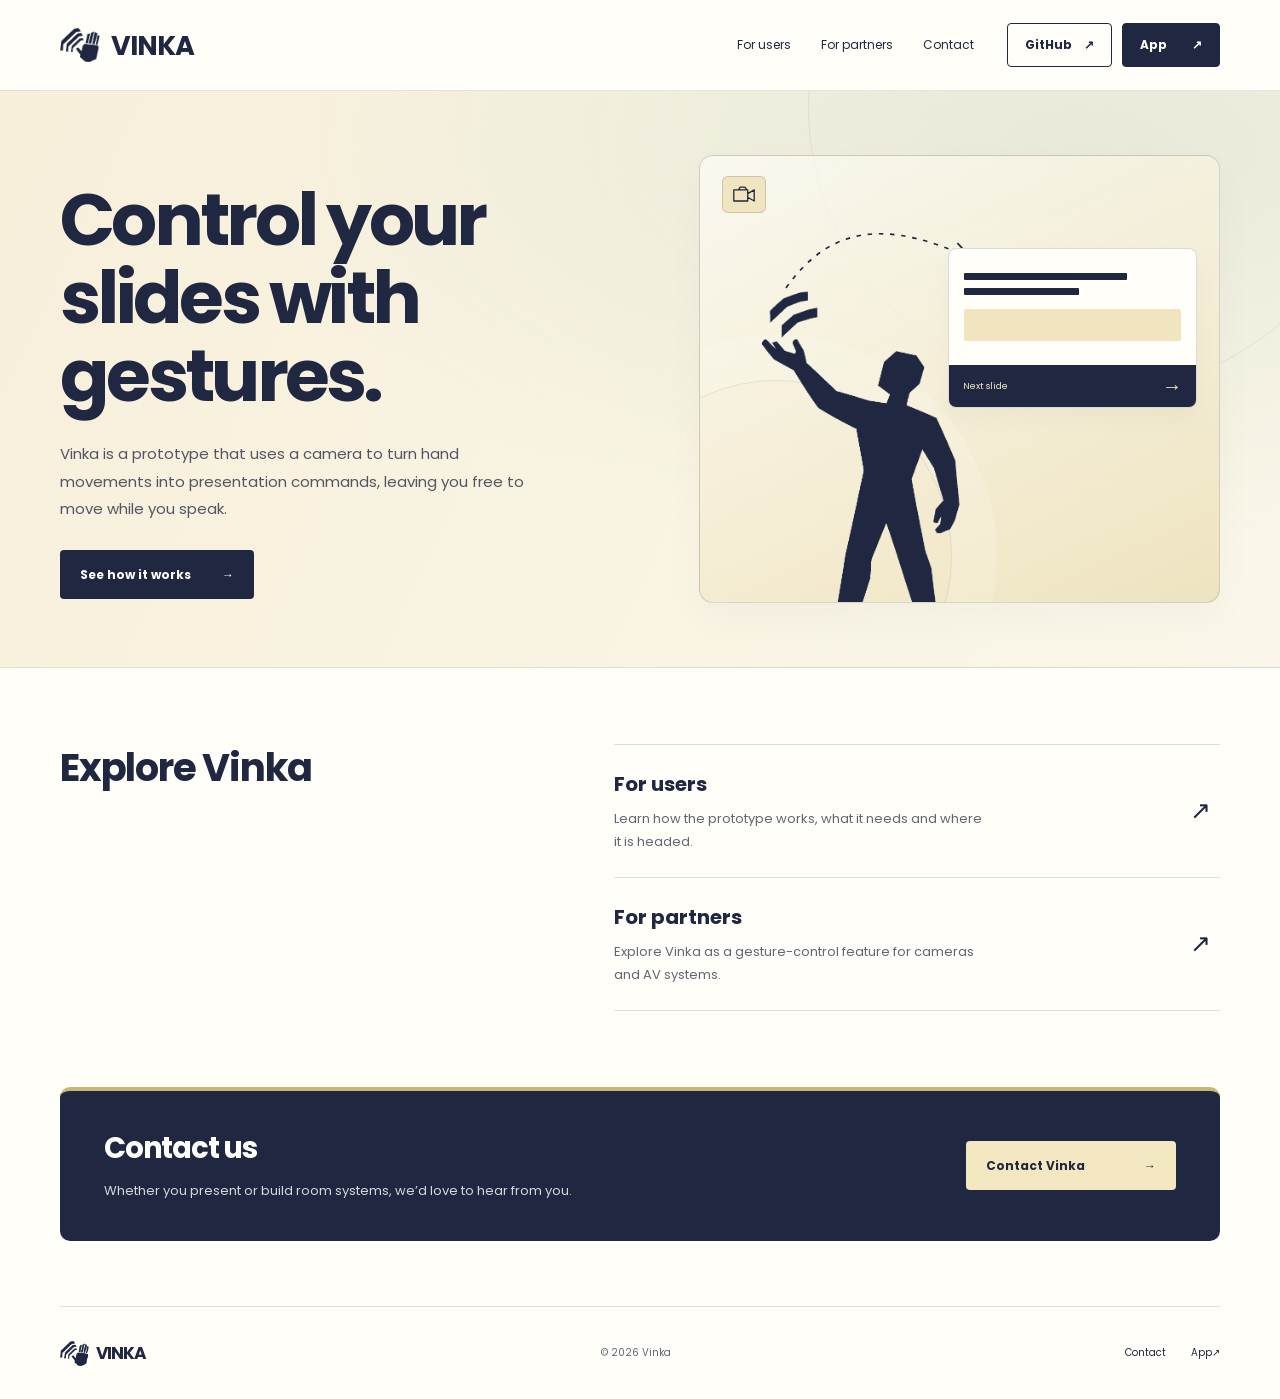
==== commit a5e0158d: "Update website" ====
--- a/index.html
+++ b/index.html
@@ -14,14 +14,14 @@
   <title>Vinka | Hands-free presentation control</title>
   <link rel="icon" type="image/png" href="shared/images/vinka-mark.png">
   <link rel="stylesheet" href="shared/style.css">
-  <link rel="stylesheet" href="landing/style.css?v=2">
+  <link rel="stylesheet" href="landing/style.css?v=5">
 </head>
 <body class="product-page">
   <a class="skip-link" href="#main">Skip to content</a>
   <header class="site-header container">
     <a class="brand" href="./" aria-label="Vinka home"><img src="shared/images/vinka-mark.png" alt="" width="40" height="36"><span>VINKA</span></a>
     <nav class="site-nav" aria-label="Main navigation"><a href="landing/users.html">For users</a><a href="landing/partners.html">For partners</a><a href="landing/contact.html">Contact</a></nav>
-    <a class="tool-link" href="keybinding/">App <span aria-hidden="true">↗</span></a>
+    <div class="header-actions"><a class="tool-link github-link" href="https://github.com/axel-vista/vinka-submission" aria-label="Vinka source code on GitHub">GitHub <span aria-hidden="true">↗</span></a><a class="tool-link" href="keybinding/">App <span aria-hidden="true">↗</span></a></div>
   </header>
   <main id="main" tabindex="-1">
     <section class="hero-band">
--- a/landing/style.css
+++ b/landing/style.css
@@ -11,6 +11,10 @@
 .site-nav a:hover, .site-nav a[aria-current] { text-decoration: underline; text-underline-offset: 7px; text-decoration-thickness: 2px; }
 .tool-link { display: inline-flex; align-items: center; justify-content: space-between; gap: 25px; padding: 10px 17px; min-height: 44px; border: 1px solid var(--navy); background: var(--navy); color: var(--paper); border-radius: 4px; font-size: 12px; font-weight: 700; }
 .tool-link:hover, .cta:hover { background: #333f62; }
+.header-actions { display: flex; align-items: center; gap: 10px; }
+.github-link { gap: 12px; background: transparent; color: var(--navy); }
+.github-link:hover { background: var(--cream); }
+
 .hero-band, .cream-band { position: relative; overflow: hidden; background: radial-gradient(ellipse at 85% 10%, #e8e9d9 0%, transparent 55%), linear-gradient(115deg, #f7efda, #faf7ea); border-block: 1px solid #1f274115; }
 .hero-band::before, .cream-band::before { content: ""; pointer-events: none; position: absolute; width: 570px; height: 570px; border: 1px solid #1f274112; border-radius: 50%; top: -270px; right: -100px; }
 .hero { display: grid; position: relative; grid-template-columns: 1.1fr 1fr; align-items: center; gap: 65px; padding-block: 64px; }
